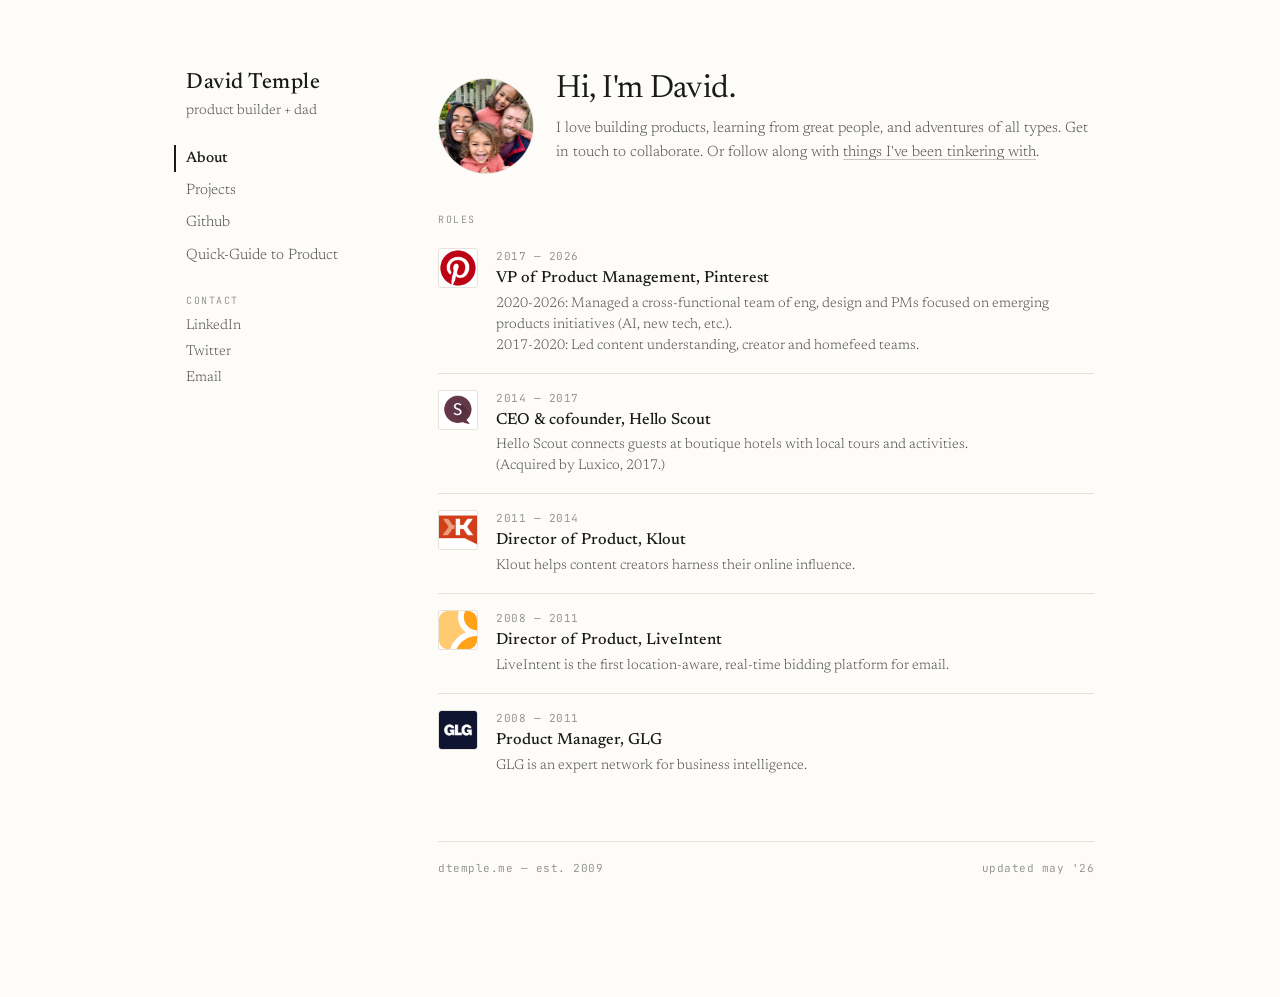
==== index.html @ 0fc51ccf "Daybreak" ====
<!doctype html>
<html lang="en">
<head>
<meta charset="utf-8" />
<meta name="viewport" content="width=device-width,initial-scale=1" />
<title>David Temple</title>
<link rel="preconnect" href="https://fonts.googleapis.com">
<link rel="preconnect" href="https://fonts.gstatic.com" crossorigin>
<link href="https://fonts.googleapis.com/css2?family=Newsreader:ital,opsz,wght@0,6..72,300;0,6..72,400;0,6..72,500;0,6..72,600;1,6..72,400&family=JetBrains+Mono:wght@400;500&display=swap" rel="stylesheet">
<script defer src="https://cdn.vercel-insights.com/v1/script.js"></script>
<style>
  :root{
    --ink:    #1a1a1a;
    --ink-2:  #4a4a4a;
    --ink-3:  #8a8a8a;
    --ink-4:  #c8c5bd;
    --paper:  #fdfcf9;
    --rule:   #e5e2d8;
    --soft:   #f4f2eb;
    --soft-2: #ece8d8;
    --hi:     #1a1a1a;
    --serif:  'Newsreader', Georgia, 'Times New Roman', serif;
    --mono:   'JetBrains Mono', ui-monospace, SFMono-Regular, Menlo, monospace;
  }
  *{box-sizing:border-box}
  html,body{margin:0;padding:0}
  body{
    background:var(--paper);color:var(--ink);
    font-family:var(--serif);font-weight:300;
    font-size:17px;line-height:1.55;
    -webkit-font-smoothing:antialiased;
    text-rendering:optimizeLegibility;
  }
  a{color:inherit}
  a.link{
    text-decoration:underline;text-decoration-color:var(--ink-4);
    text-decoration-thickness:1px;text-underline-offset:3px;
  }
  a.link:hover{text-decoration-color:var(--ink)}
  hr{border:0;border-top:1px solid var(--rule);margin:28px 0}

  .layout{
    max-width:980px;margin:0 auto;padding:72px 36px 120px;
    display:grid;grid-template-columns:180px 1fr;gap:72px;
  }

  /* ---------- sidebar ---------- */
  .side{position:sticky;top:72px;align-self:start}
  .brand{
    font-family:var(--serif);font-weight:500;font-size:22px;line-height:1.05;
    letter-spacing:0.5px;margin:0 0 20px;
  }
  .brand small{display:block;font-weight:300;font-size:13px;color:var(--ink-3);font-family:var(--mono);letter-spacing:0;text-transform:uppercase;margin-top:6px}
  .tagline{font-size:14px;color:var(--ink-2);margin:14px 0 22px}
  .nav{display:flex;flex-direction:column;gap:5px;margin-bottom:24px}
  .nav a{
    display:block;font-size:15px;color:var(--ink-2);text-decoration:none;
    padding:2px 0;border-left:2px solid transparent;padding-left:10px;margin-left:-12px;
    transition:color .12s, border-color .12s;
  }
  .nav a:hover{color:var(--ink)}
  .nav a.cur{color:var(--ink);border-left-color:var(--ink);font-weight:500}
  .side .group-label{
    font-family:var(--mono);font-size:10px;letter-spacing:1.5px;text-transform:uppercase;
    color:var(--ink-3);margin:18px 0 8px;
  }
  .side .contact{display:flex;flex-direction:column;gap:4px;font-size:14px;color:var(--ink-2)}
  .side .contact a{text-decoration:none;color:var(--ink-2)}
  .side .contact a:hover{color:var(--ink);text-decoration:underline;text-underline-offset:3px;text-decoration-thickness:1px}

  /* ---------- content ---------- */
  .content{min-width:0}
  .page{display:none}
  .page.active{display:block}

  /* about page */
  .intro{
    display:grid;grid-template-columns:96px 1fr;gap:22px;align-items:center;
    margin-bottom:8px;
  }
  .avatar{
    width:96px;height:96px;border-radius:50%;
    border:1px solid var(--rule);
    position:relative;overflow:hidden;
    background:#e3dfd1;
  }
  .avatar img{width:100%;height:100%;object-fit:cover;object-position:center 18%;display:block}
  .greeting{
    font-family:var(--serif);font-weight:400;font-size:32px;line-height:1.1;
    margin:0;letter-spacing:-0.3px;
  }
  .greeting em{font-style:italic;font-weight:400}
  .sub-greeting{font-size:14px;color:var(--ink-3);margin-top:4px;font-family:var(--mono)}

  .current{
    margin:32px 0 8px;padding:18px 22px;
    border:1px solid var(--rule);border-radius:3px;
    background:#fbf9f3;
    display:flex;align-items:flex-start;gap:14px;
  }
  .current .marker{
    flex-shrink:0;width:8px;height:8px;border-radius:50%;background:var(--ink);
    margin-top:9px;position:relative;
  }
  .current .marker::after{
    content:"";position:absolute;inset:-4px;border-radius:50%;
    border:1px solid var(--ink);opacity:.35;animation:pulse 2.4s ease-in-out infinite;
  }
  @keyframes pulse{0%,100%{transform:scale(1);opacity:.35}50%{transform:scale(1.6);opacity:0}}
  .current .text{font-size:15px;line-height:1.55;color:var(--ink-2)}
  .current .text strong{color:var(--ink);font-weight:500}

  .section-label{
    font-family:var(--mono);font-size:10px;letter-spacing:1.5px;text-transform:uppercase;
    color:var(--ink-3);margin:32px 0 14px;
  }

  .roles{display:flex;flex-direction:column}
  .role-row{
    display:grid;grid-template-columns:40px 1fr;gap:18px;align-items:flex-start;
    padding:16px 0;border-top:1px solid var(--rule);
  }
  .role-row:first-child{border-top:0;padding-top:6px}
  .logo{
    width:40px;height:40px;border:1px solid var(--rule);border-radius:3px;
    display:flex;align-items:center;justify-content:center;
    font-family:var(--serif);font-weight:500;font-size:15px;color:var(--ink);
    background:#fff;letter-spacing:-0.5px;overflow:hidden;flex-shrink:0;
  }
  .logo img{width:100%;height:100%;object-fit:cover;display:block;border-radius:2px}
  .role-meta{display:flex;flex-direction:column;gap:3px}
  .role-when{
    font-family:var(--mono);font-size:11px;letter-spacing:.5px;color:var(--ink-3);
    text-transform:uppercase;
  }
  .role-title{font-size:16px;font-weight:500;color:var(--ink);line-height:1.3}
  .role-title .co{font-weight:500}
  .role-desc{font-size:14px;color:var(--ink-2);line-height:1.5;margin-top:2px}

  .closing{
    margin-top:32px;font-size:15px;color:var(--ink-2);line-height:1.6;
    border-top:1px solid var(--rule);padding-top:22px;
  }
  .closing strong{color:var(--ink);font-weight:500}
  .intro .closing{margin-top:10px;border-top:0;padding-top:0;font-size:15px}

  /* projects page */
  .proj-head{
    display:flex;align-items:flex-end;justify-content:space-between;
    gap:18px;margin-bottom:6px;flex-wrap:wrap;
  }
  .proj-head h1{
    font-family:var(--serif);font-weight:400;font-size:36px;line-height:1;
    margin:0;letter-spacing:-0.5px;
  }
  .proj-head .sub{font-size:14px;color:var(--ink-3);margin-top:6px;max-width:42ch}
  .proj-filter{display:flex;align-items:center;gap:8px}
  .proj-filter label{font-family:var(--mono);font-size:10px;letter-spacing:1.5px;text-transform:uppercase;color:var(--ink-3)}
  .proj-filter select{
    -webkit-appearance:none;appearance:none;
    border:1px solid var(--rule);border-radius:3px;background:#fff;
    font-family:var(--mono);font-size:11px;letter-spacing:.5px;text-transform:uppercase;
    color:var(--ink-2);padding:4px 22px 4px 10px;
    background-image:
      linear-gradient(45deg,transparent 50%,var(--ink-2) 50%),
      linear-gradient(135deg,var(--ink-2) 50%,transparent 50%);
    background-position:calc(100% - 11px) 50%, calc(100% - 7px) 50%;
    background-size:4px 4px;background-repeat:no-repeat;
    cursor:pointer;
  }
  .proj-filter select:hover{border-color:var(--ink-3);color:var(--ink)}

  .proj-list{margin-top:28px;display:flex;flex-direction:column}
  .proj-item{
    display:block;padding:48px 0 8px;border-top:1px solid var(--rule);
  }
  .proj-item:first-child{border-top:0;padding-top:8px}
  .shot{
    border:1px solid var(--rule);border-radius:3px;
    background:var(--soft);overflow:hidden;position:relative;
  }
  .shot[data-cap]::after{
    content:attr(data-cap);
    position:absolute;right:10px;bottom:10px;
    font-family:var(--mono);font-size:9px;letter-spacing:.8px;text-transform:uppercase;
    color:var(--ink-3);background:rgba(253,252,249,.85);padding:2px 6px;border-radius:2px;
  }
  /* faux UI in screenshot placeholders */
  .shot.s1{background:
    linear-gradient(0deg,transparent 0 70%,#eae6d8 70% 71%,transparent 71%),
    linear-gradient(0deg,transparent 0 35%,#eae6d8 35% 36%,transparent 36%),
    radial-gradient(circle at 25% 50%, #d8d3c2 0 18px, transparent 19px),
    linear-gradient(180deg,#f7f4ec,#ece8d8)}
  .shot.s2{background:
    repeating-linear-gradient(90deg,#eae6d8 0 1px,transparent 1px 22%),
    repeating-linear-gradient(0deg,#eae6d8 0 1px,transparent 1px 28%),
    #f7f4ec}
  .shot.s3{background:
    radial-gradient(circle at 70% 30%,#d8d3c2 0 38px,transparent 40px),
    linear-gradient(0deg,transparent 0 55%,#eae6d8 55% 56%,transparent 56%),
    linear-gradient(0deg,transparent 0 30%,#eae6d8 30% 31%,transparent 31%),
    linear-gradient(180deg,#fbf8f0,#efece0)}
  .shot.s4{background:
    repeating-linear-gradient(135deg,#ece8d8 0 8px,#f6f3ea 8px 16px)}
  .shot.s5{background:
    linear-gradient(180deg,#f4f1e6 0 18px,transparent 18px),
    linear-gradient(0deg,transparent 0 65%,#e6e2d2 65% 66%,transparent 66%),
    linear-gradient(0deg,transparent 0 40%,#e6e2d2 40% 41%,transparent 41%),
    #faf7ee}
  .shot.s6{background:
    radial-gradient(circle at 30% 70%,#d4cfbe 0 24px,transparent 26px),
    radial-gradient(circle at 65% 35%,#d4cfbe 0 18px,transparent 20px),
    linear-gradient(180deg,#f6f3ea,#ece8d8)}
  .shot.landing{background:
    linear-gradient(180deg,#f7f4ec 0 32px,transparent 32px),
    linear-gradient(0deg,transparent 0 72%,var(--soft-2) 72% 73%,transparent 73%),
    linear-gradient(0deg,transparent 0 40%,var(--soft-2) 40% 41%,transparent 41%),
    radial-gradient(circle at 50% 56%, #d8d3c2 0 30px, transparent 32px),
    linear-gradient(180deg,#fbf8f0,#ece8d8)}
  .shot.wizard{background:
    linear-gradient(180deg,#f7f4ec 0 24px,transparent 24px),
    linear-gradient(0deg,transparent 0 56%,var(--soft-2) 56% 57%,transparent 57%),
    repeating-linear-gradient(0deg,transparent 0 18px,var(--soft-2) 18px 19px),
    #fbf8f0}
  .shot.workspace{background:
    linear-gradient(90deg,#ece8d8 0 28%,transparent 28%),
    linear-gradient(0deg,transparent 0 22%,var(--soft-2) 22% 23%,transparent 23%),
    repeating-linear-gradient(0deg,transparent 0 26px,#eae6d8 26px 27px),
    #faf7ee}
  .shot.workbench{background:
    radial-gradient(circle at 16% 28%, #d8d3c2 0 16px, transparent 18px),
    radial-gradient(circle at 16% 58%, #d8d3c2 0 16px, transparent 18px),
    radial-gradient(circle at 16% 88%, #d8d3c2 0 16px, transparent 18px),
    linear-gradient(90deg,transparent 0 26%,var(--soft-2) 26% 26.5%,transparent 26.5%),
    #f7f4ec}
  .shot.notebook{background:
    repeating-linear-gradient(0deg,transparent 0 22px,#e5e1d2 22px 23px),
    linear-gradient(90deg,#ece8d8 0 12%,transparent 12%),
    #faf7ee}
  .shot.sketch{background:
    repeating-linear-gradient(135deg,#ece8d8 0 10px,#f6f3ea 10px 20px)}

  .proj-body{display:flex;flex-direction:column;min-width:0}
  .proj-meta{
    display:flex;align-items:baseline;gap:14px;flex-wrap:wrap;
    font-family:var(--mono);font-size:11px;letter-spacing:.5px;color:var(--ink-3);
    text-transform:uppercase;
  }
  .proj-title{
    font-family:var(--serif);font-weight:500;font-size:26px;line-height:1.15;
    margin:6px 0 12px;letter-spacing:-0.3px;
  }
  .proj-desc{font-size:15px;color:var(--ink-2);line-height:1.55;margin:0}
  .proj-overview{font-size:17px;color:var(--ink-2);line-height:1.5;margin:0;max-width:62ch}

  /* carousel */
  .carousel{position:relative;margin:24px 0 0}
  .carousel .viewport{
    position:relative;aspect-ratio:16/9;border-radius:3px;overflow:hidden;
    border:1px solid var(--rule);background:var(--soft);
  }
  .carousel .slide{
    position:absolute;inset:0;opacity:0;transition:opacity .35s ease;pointer-events:none;
  }
  .carousel .slide.active{opacity:1;pointer-events:auto}
  .carousel .slide .shot{border:0;border-radius:0;width:100%;height:100%}
  .carousel .counter{
    position:absolute;left:10px;top:10px;
    font-family:var(--mono);font-size:10px;letter-spacing:.8px;text-transform:uppercase;
    color:var(--ink-2);background:rgba(253,252,249,.92);
    padding:3px 8px;border-radius:12px;border:1px solid var(--rule);
  }
  .carousel .controls{
    position:absolute;inset:auto 10px 10px 10px;
    display:flex;align-items:center;gap:10px;justify-content:flex-end;
  }
  .carousel .dots{
    display:flex;gap:6px;margin-right:auto;
    background:rgba(253,252,249,.92);padding:5px 8px;border-radius:14px;border:1px solid var(--rule);
  }
  .carousel .dots button{
    width:7px;height:7px;border-radius:50%;border:0;padding:0;background:var(--ink-4);
    cursor:pointer;transition:background .15s;
  }
  .carousel .dots button[aria-current="true"]{background:var(--ink)}
  .carousel .nav-btns{display:flex;gap:6px}
  .carousel .nav-btns button{
    width:28px;height:28px;border-radius:50%;border:1px solid var(--rule);
    background:rgba(253,252,249,.95);cursor:pointer;color:var(--ink-2);
    font-family:var(--mono);font-size:13px;line-height:1;
    display:flex;align-items:center;justify-content:center;
    transition:color .12s, border-color .12s;
  }
  .carousel .nav-btns button:hover{color:var(--ink);border-color:var(--ink-3)}
  .carousel.solo .controls{display:none}
  .carousel.solo .counter{display:none}

  /* two-col detail (built + learnings) */
  .proj-detail{
    display:grid;grid-template-columns:1.1fr 1fr;gap:36px;
    padding-top:24px;margin-top:22px;border-top:1px solid var(--rule);
  }
  .proj-detail .colhead{
    font-family:var(--mono);font-size:10px;letter-spacing:1.5px;text-transform:uppercase;
    color:var(--ink-3);margin:0 0 10px;
  }
  .proj-detail ul.built{
    list-style:none;padding:0;margin:0;display:flex;flex-direction:column;gap:7px;
  }
  .proj-detail ul.built li{
    display:grid;grid-template-columns:18px 1fr;gap:8px;align-items:flex-start;
    font-size:15px;color:var(--ink-2);line-height:1.45;
  }
  .proj-detail ul.built li::before{
    content:"";display:block;width:6px;height:6px;border-radius:50%;background:var(--ink);
    margin-top:8px;margin-left:5px;
  }
  .proj-detail ol.learnings{
    list-style:none;padding:0;margin:0;counter-reset:l;display:flex;flex-direction:column;gap:16px;
  }
  .proj-detail ol.learnings li{
    counter-increment:l;display:grid;grid-template-columns:30px 1fr;gap:10px;
    font-size:15px;color:var(--ink-2);line-height:1.5;
  }
  .proj-detail ol.learnings li::before{
    content:counter(l,decimal-leading-zero);
    font-family:var(--mono);font-size:11px;color:var(--ink-3);
    border:1px solid var(--rule);border-radius:2px;text-align:center;
    padding:2px 0;height:22px;background:#fff;
  }
  .pill{
    display:inline-flex;align-items:center;gap:6px;
    font-family:var(--mono);font-size:10px;letter-spacing:1px;text-transform:uppercase;
    border:1px solid var(--ink);color:var(--ink);background:transparent;
    padding:2px 9px;border-radius:20px;line-height:1.4;
  }
  .pill::before{
    content:"";width:6px;height:6px;border-radius:50%;background:var(--ink);
  }
  .pill.investigate{color:var(--ink-3);border-color:var(--ink-4)}
  .pill.investigate::before{background:transparent;border:1px solid var(--ink-3)}
  .pill.prototype::before{background:var(--ink);opacity:.4}
  .pill.experiment::before{background:var(--ink);opacity:.7}
  .pill.launched::before{background:var(--ink)}

  /* wip page */
  .wip-page{display:flex;flex-direction:column;align-items:flex-start;padding-top:48px;gap:12px}
  .wip-icon{margin-bottom:8px;opacity:.7}
  .wip-heading{font-family:var(--serif);font-weight:400;font-size:36px;line-height:1;margin:0;letter-spacing:-0.5px}
  .wip-body{font-size:16px;color:var(--ink-2);margin:0}

  /* footer */
  .foot{
    margin-top:48px;padding-top:18px;border-top:1px solid var(--rule);
    font-family:var(--mono);font-size:11px;letter-spacing:.5px;color:var(--ink-3);
    display:flex;justify-content:space-between;flex-wrap:wrap;gap:12px;
  }

  /* responsive */
  @media (max-width: 760px){
    .layout{grid-template-columns:1fr;gap:36px;padding:40px 24px 80px}
    .side{position:static}
    .nav{flex-direction:row;flex-wrap:wrap;gap:14px}
    .nav a{padding-left:0;margin-left:0;border:0}
    .nav a.cur{border:0;text-decoration:underline;text-underline-offset:4px;text-decoration-thickness:2px}
    .proj-item{padding:36px 0 8px}
    .proj-detail{grid-template-columns:1fr;gap:28px}
    .intro{grid-template-columns:72px 1fr;gap:16px}
    .avatar{width:72px;height:72px}
    .greeting{font-size:26px}
  }

  /* tweak-driven variants */
  body.avatar-square .avatar{border-radius:6px}
  body.avatar-portrait .avatar{border-radius:6px;aspect-ratio:3/4;width:96px;height:auto}
  body.logos-filled .logo{background:var(--ink);color:var(--paper)}
  body.no-current .current{display:none}
  body.density-compact .role-row{padding:10px 0}
  body.density-compact .proj-item{padding:16px 0}
</style>
</head>
<body class="no-current">

<div class="layout">

  <!-- ============ SIDEBAR ============ -->
  <aside class="side">
    <h2 class="brand" style="margin: 0px 0px 6px">David Temple</h2>
    <div class="tagline" style="margin: 6px 0px 22px">product builder + dad</div>

    <nav class="nav" id="primary-nav">
      <a href="#about" data-route="about" class="cur">About</a>
      <a href="#projects" data-route="projects">Projects</a>
      <a href="https://github.com/dtemple" tabindex="-1">Github</a>
      <a href="https://docs.google.com/document/d/1_KHnRj4mjGBAbWYQtQ60Akv7Sm_zeATYgDxjrpMiKtE/edit?tab=t.0" tabindex="-1">Quick-Guide to Product</a>
    </nav>

    <div class="group-label">Contact</div>
    <div class="contact">
      <a href="https://www.linkedin.com/in/dtemple/">LinkedIn</a>
      <a href="http://x.com/dtemple">Twitter</a>
      <a href="mailto:dtemple@gmail.com">Email</a>
    </div>
  </aside>

  <!-- ============ CONTENT ============ -->
  <main class="content">

    <!-- ====== ABOUT ====== -->
    <section class="page active" data-route="about" data-screen-label="About">
      <div class="intro">
        <div class="avatar"><img src="assets/family.jpeg" alt="David Temple and family" /></div>
        <div>
          <h1 class="greeting">Hi, I'm David.</h1>
          <p class="closing">
            I love building products, learning from great people, and adventures of all
            types. Get in touch to collaborate. Or follow along with <a href="#projects" class="link" data-route-link>things I've been tinkering with</a>.
          </p>
        </div>
      </div>

      <!-- "currently exploring" line, per comment -->
      <div class="current">
        <div class="marker" aria-hidden="true"></div>
        <div class="text">
          <strong>Currently exploring.</strong> In between roles, I'm building little
          things with AI &mdash; for fun, and to learn what's now possible.
          See what I'm working on in <a href="#projects" class="link" data-route-link>Projects</a>.
        </div>
      </div>

      <div class="section-label">Roles</div>

      <div class="roles">
        <div class="role-row">
          <div class="logo"><img src="assets/logos/Pinterest.png" alt="Pinterest" /></div>
          <div class="role-meta">
            <div class="role-when">2017 — 2026</div>
            <div class="role-title">VP of Product Management, <span class="co">Pinterest</span></div>
            <div class="role-desc">2020-2026: Managed a cross-functional team of eng, design and PMs focused on emerging products initiatives (AI, new tech, etc.).<br>2017-2020: Led content understanding, creator and homefeed teams.</div>
          </div>
        </div>

        <div class="role-row">
          <div class="logo"><img src="assets/logos/scout.png" alt="Hello Scout" /></div>
          <div class="role-meta">
            <div class="role-when">2014 — 2017</div>
            <div class="role-title">CEO &amp; cofounder, <span class="co">Hello Scout</span></div>
            <div class="role-desc">Hello Scout connects guests at boutique hotels with local tours and activities.<br>(Acquired by Luxico, 2017.)</div>
          </div>
        </div>

        <div class="role-row">
          <div class="logo"><img src="assets/logos/klout.png" alt="Klout" /></div>
          <div class="role-meta">
            <div class="role-when">2011 — 2014</div>
            <div class="role-title">Director of Product, <span class="co">Klout</span></div>
            <div class="role-desc">Klout helps content creators harness their online influence.</div>
          </div>
        </div>

        <div class="role-row">
          <div class="logo"><img src="assets/logos/liveintent.svg" alt="LiveIntent" /></div>
          <div class="role-meta">
            <div class="role-when">2008 — 2011</div>
            <div class="role-title">Director of Product, <span class="co">LiveIntent</span></div>
            <div class="role-desc">LiveIntent is the first location-aware, real-time bidding platform for email.</div>
          </div>
        </div>

        <div class="role-row">
          <div class="logo"><img src="assets/logos/glg.png" alt="GLG" /></div>
          <div class="role-meta">
            <div class="role-when">2008 — 2011</div>
            <div class="role-title">Product Manager, <span class="co">GLG</span></div>
            <div class="role-desc">GLG is an expert network for business intelligence.</div>
          </div>
        </div>

      </div>

      <div class="foot">
        <span>dtemple.me — est. 2009</span>
        <span>updated may '26</span>
      </div>
    </section>

    <!-- ====== PROJECTS WIP ====== -->
    <section class="page" data-route="projects-wip" data-screen-label="Projects">
      <div class="wip-page">
        <div class="wip-icon">
          <svg width="96" height="72" viewBox="0 0 96 72" fill="none" xmlns="http://www.w3.org/2000/svg" aria-hidden="true">
            <!-- tracks -->
            <rect x="4" y="54" width="64" height="10" rx="2" fill="var(--rule)" stroke="var(--ink-3)" stroke-width="1.5"/>
            <rect x="8" y="56" width="8" height="6" rx="1" fill="var(--ink-4)"/>
            <rect x="20" y="56" width="8" height="6" rx="1" fill="var(--ink-4)"/>
            <rect x="32" y="56" width="8" height="6" rx="1" fill="var(--ink-4)"/>
            <rect x="44" y="56" width="8" height="6" rx="1" fill="var(--ink-4)"/>
            <!-- cab -->
            <rect x="10" y="36" width="34" height="20" rx="2" fill="var(--paper)" stroke="var(--ink-3)" stroke-width="1.5"/>
            <!-- cab window -->
            <rect x="16" y="40" width="14" height="10" rx="1" fill="var(--rule)" stroke="var(--ink-4)" stroke-width="1"/>
            <!-- engine block -->
            <rect x="44" y="44" width="18" height="12" rx="2" fill="var(--rule)" stroke="var(--ink-3)" stroke-width="1.5"/>
            <!-- boom arm -->
            <line x1="34" y1="38" x2="70" y2="18" stroke="var(--ink-3)" stroke-width="3" stroke-linecap="round"/>
            <!-- stick -->
            <line x1="70" y1="18" x2="80" y2="36" stroke="var(--ink-3)" stroke-width="2.5" stroke-linecap="round"/>
            <!-- bucket -->
            <path d="M76 36 L84 36 L88 48 L72 48 Z" fill="var(--paper)" stroke="var(--ink-3)" stroke-width="1.5" stroke-linejoin="round"/>
            <!-- dirt pile -->
            <ellipse cx="80" cy="65" rx="14" ry="5" fill="var(--rule)"/>
            <path d="M68 65 Q74 55 80 58 Q86 55 92 65" fill="var(--rule)" stroke="var(--ink-4)" stroke-width="1"/>
          </svg>
        </div>
        <h1 class="wip-heading">Under construction.</h1>
        <p class="wip-body">Projects are on their way — check back soon.</p>
        <a href="#about" class="link" data-route-link>← Back to about</a>
      </div>
    </section>

    <!-- ====== PROJECTS (draft — not yet live) ====== -->
    <section class="page" data-route="projects" data-screen-label="Projects">
      <div class="proj-head">
        <div>
          <h1>Projects.</h1>
          <div class="sub">Things I'm tinkering with.</div>
        </div>
        <div class="proj-filter">
          <label for="stage">Stage</label>
          <select id="stage">
            <option value="all">All</option>
            <option value="investigate">Investigate</option>
            <option value="prototype">Prototype</option>
            <option value="experiment">Market experiment</option>
            <option value="launched">Launched</option>
            <option value="archived">Archived</option>
          </select>
        </div>
      </div>

      <div class="proj-list" id="projList">

        <article class="proj-item" data-stage="prototype">
          <div class="proj-meta">
            <span class="date">May, 2026</span>
            <span class="pill prototype">prototype</span>
          </div>
          <h3 class="proj-title"><a href="https://daybreak.run" target="_blank">Daybreak &mdash; a personal training coach in Telegram</a></h3>
          <p class="proj-overview">
            A training coach I originally built for myself and am slowly opening up. Daybreak uses an athlete's Strava data, injury history, and training goals to deliver personalized daily training advice grounded in real-world training plans and principles. Onboarding, daily check-ins, plan adjustments for flare-ups and tweaks, and calendar integration all happen entirely in Telegram; a minimalist Next.js app handles allowlist signup, Strava OAuth, and a read-only plan view.
          </p>

          <div class="carousel solo" data-carousel>
            <div class="viewport">
              <div class="slide active"><div class="shot"><img src="assets/screenshots/daybreak.png" alt="Daybreak training coach" style="width:100%;height:100%;object-fit:cover;object-position:top;display:block;"></div></div>
            </div>
          </div>

          <div class="proj-detail">
            <div>
              <div class="colhead">What's built</div>
              <ul class="built">
                <li><span><strong>Onboarding and identity.</strong> /signup allowlist gate with one-time link_tokens and a QR deeplink; full Telegram onboarding state machine (steps 0&ndash;5 plus plan handoff).</span></li>
                <li><span><strong>Daily check-in loop.</strong> /checkin wellness battery (readiness, soreness, note) feeds a single-call Claude coaching response; wellness_log.md, checkin_log.md, and agent_runs persisted, with a Sentry fallback.</span></li>
                <li><span><strong>Strava and infra.</strong> OAuth wired end-to-end via /connect_strava, encrypted token storage, and a health-check ping.</span></li>
              </ul>
            </div>
            <div>
              <div class="colhead">Takeaways so far</div>
              <ol class="learnings">
                <li>For just myself, I could manage all of this with .md context files. Introducing a full database added a lot of scope.</li>
                <li>Telegram integration has been easy. Strava is a pain in the ass.</li>
                <li>Spent a bunch of time fussing with env variables on Vercel.</li>
              </ol>
            </div>
          </div>
        </article>

        <article class="proj-item" data-stage="launched">
          <div class="proj-meta">
            <span class="date">May, 2026</span>
            <span class="pill launched">launched</span>
          </div>
          <h3 class="proj-title"><a href="https://ravi-os.com" target="_blank">RaviOS</a></h3>
          <p class="proj-overview">
            A cinematic terminal-style web portal built for my 12-year-old nephew at the start of a short AI coding course I'm running with him. The site greets him as Agent RMP, hands him classified missions, and rewards curiosity with a chain of hidden commands — designed to reframe coding from "learning" into "being recruited."
          </p>

          <div class="carousel solo" data-carousel>
            <div class="viewport">
              <div class="slide active"><div class="shot"><img src="assets/screenshots/ravi-os.png" alt="RaviOS terminal portal" style="width:100%;height:100%;object-fit:cover;object-position:top;display:block;"></div></div>
            </div>
          </div>

          <div class="proj-detail">
            <div>
              <div class="colhead">What was built</div>
              <ul class="built">
                <li><span><strong>Terminal shell.</strong> Animated boot sequence, typewriter text, command history, and a dispatcher handling a dozen-plus commands, from "help" and "mission" to "summon dragon" and "hack the mainframe."</span></li>
                <li><span><strong>Mission briefings.</strong> Three eyes-only dossiers for Agent RMP: getting set up on GitHub/Vercel/v0, building a homepage, and a TBD interactive project.</span></li>
                <li><span><strong>Discovery system.</strong> "hint" returns one of six riddle-couplets, each pointing to a hidden command. Discovered easter eggs drop from the pool so the hints don't get stale.</span></li>
              </ul>
            </div>
            <div>
              <div class="colhead">Takeaways</div>
              <ol class="learnings">
                <li>This was a blast to build, especially all the easter eggs and secret commands.</li>
              </ol>
            </div>
          </div>
        </article>


                <!-- market experiment — with carousel + built + learnings -->
        <article class="proj-item" data-stage="experiment">
          <div class="proj-meta">
            <span class="date">May, 2026</span>
            <span class="pill experiment">Launched</span>
          </div>
          <h3 class="proj-title">Claude Connector &mdash; A self-updating personal knowledge base</h3>
          <p class="proj-overview">
            An MCP-based personal knowledge base, inspired by <a href="https://gist.github.com/karpathy/442a6bf555914893e9891c11519de94f" target="_blank">Karpathy's LLM Wiki post</a> and the <a href="https://aidbagentos.ai/home" target="_blank">AI DB agent OS</a>. It runs silently in the background of every Claude or ChatGPT session. It extracts key ideas automatically, building a growing artifact that feeds context into new projects. Obsidian is the interface.
          </p>

          <div class="carousel solo" data-carousel>
            <div class="viewport">
              <div class="slide active"><div class="shot"><img src="assets/screenshots/dtOS.png" alt="Claude Connector personal knowledge base" style="width:100%;height:100%;object-fit:cover;object-position:top;display:block;"></div></div>
            </div>
          </div>

          <div class="proj-detail">
            <div>
              <div class="colhead">What's built</div>
              <ul class="built">
                <li><span><b>Remote MCP server on Cloudflare Workers</b> — a stateless JSON-RPC server that exposes the wiki to any MCP-capable client (Claude iOS app, claude.ai, etc.), authenticated via a bearer token.</span></li>
                <li><span><b>GitHub App integration</b> — reads and writes wiki pages directly to a GitHub repo via the GitHub Apps API, with no local clone needed.</span></li>
                <li><span><b>Full CRUD tool suite</b> — read and write tools covering page creation, retrieval, search, logging, and raw sources, with index.md and log.md maintained as side effects.</span></li>
                <li><span><b>Schema enforcement</b> — frontmatter validation and slug rules returned as MCP instructions on initialize, so every session picks up wiki conventions automatically.</span></li>
              </ul>
            </div>
            <div>
              <div class="colhead">Takeaways so far</div>
              <ol class="learnings">
                <li>Most useful when scoped to something that is changing regularly but not too broad. I'm using it to collect new ideas and expand on them. I can send it context and it fleshes them out.</li>
                <li>Great for bootstrapping claude.md for new projects.</li>
                <li>Potential next steps: productize it in a way where others could use it to do something similar.</li>
              </ol>
            </div>
          </div>
        </article>

                <!-- market experiment — with carousel + built + learnings -->
        <article class="proj-item" data-stage="experiment">
          <div class="proj-meta">
            <span class="date">March, 2026</span>
            <span class="pill experiment">Archived</span>
          </div>
          <h3 class="proj-title">RebateGuard &mdash; the easiest way to claim heat pump rebates</h3>
          <p class="proj-overview">
            Claiming my own heat pump rebate was a mess, so I built a tool to simplify it. RebateGuard identifies which rebates apply to a homeowner and walks them through claiming, handling the paperwork along the way.
          </p>

          <div class="carousel" data-carousel>
            <div class="viewport">
              <span class="counter"><span data-cur>1</span> / <span data-total>4</span></span>
              <div class="slide active"><div class="shot"><img src="assets/screenshots/rebateguard-landing.png" alt="RebateGuard landing page" style="width:100%;height:100%;object-fit:cover;object-position:top;display:block;"></div></div>
              <div class="slide"><div class="shot"><img src="assets/screenshots/rebateguard-wizard.png" alt="intake wizard" style="width:100%;height:100%;object-fit:cover;object-position:top;display:block;"></div></div>
              <div class="slide"><div class="shot"><img src="assets/screenshots/rebateguard-results.png" alt="incentive results" style="width:100%;height:100%;object-fit:cover;object-position:top;display:block;"></div></div>
              <div class="slide"><div class="shot"><img src="assets/screenshots/rebateguard-pricing.png" alt="pricing" style="width:100%;height:100%;object-fit:cover;object-position:top;display:block;"></div></div>
              <div class="controls">
                <div class="dots" data-dots></div>
                <div class="nav-btns">
                  <button data-prev aria-label="previous">‹</button>
                  <button data-next aria-label="next">›</button>
                </div>
              </div>
            </div>
          </div>

          <div class="proj-detail">
            <div>
              <div class="colhead">What got built</div>
              <ul class="built">
                <li>Landing page with ZIP-based utility lookup</li>
                <li>Intake wizard (location, heating type, timeline, income, etc.)</li>
                <li>Incentive discovery via Rewiring America API</li>
                <li>Program rules registry with 4 curated state programs (MA, NY, CA, ME)</li>
                <li>Crawler infrastructure with deterministic parsing</li>
                <li>Registry validator (CLI + web UI) with LLM-powered source checking</li>
                <li>Filing guide generator and workbench</li>
                <li>Workspace with plan, documents, timeline, and messages pages</li>
                <li>Risk engine, recommendation scoring, execution step sequencing</li>
              </ul>
            </div>
            <div>
              <div class="colhead">Takeaways</div>
              <ol class="learnings">
                <li>Good learning project since it had a large and complex data/crawling component.</li>
                <li>Ultimately I built way too much product for the scope of the user problem.</li>
                <li>The combo of deterministic rules with LLM-powered source checking and user-facing descriptions proved powerful; this is likely a model I'll use again.</li>
                <li>Ugh, that purple</li>
              </ol>
            </div>
          </div>
        </article>


        <!-- prototype — with learnings, 2 screenshots -->
        <article class="proj-item" data-stage="prototype">
          <div class="proj-meta">
            <span class="date">April, 2026</span>
            <span class="pill prototype">prototype</span>
          </div>
          <h3 class="proj-title">Opportunity assessment agent debate</h3>
          <p class="proj-overview">
            Opportunity Agents uses Claude Code multi-agent teams to run structured debates evaluating software business opportunities for solo founders.
          </p>

          <div class="carousel solo" data-carousel>
            <div class="viewport">
              <div class="slide active"><div class="shot"><img src="assets/screenshots/opportunity-agents.png" alt="Solo Founder Opportunity Analysis output" style="width:100%;height:100%;object-fit:cover;object-position:top;display:block;"></div></div>
            </div>
          </div>

          <div class="proj-detail">
            <div>
              <div class="colhead">What was built</div>
              <ul class="built">
                <li>A multi-agent debate system with four specialized roles: Research Specialist, MBA Strategist, User Research Specialist, CEO/Synthesizer</li>
                <li>A structured rubric scoring opportunities across five dimensions: market size, solo buildability, acquisition simplicity, defensibility, and willingness to pay</li>
                <li>An output pipeline: each agent writes to its own file; the CEO synthesizes a final ranked assessment</li>
              </ul>
            </div>
            <div>
              <div class="colhead">Takeaways</div>
              <ol class="learnings">
                <li>Interesting output, but would take some work to make genuinely useful.</li>
                <li>Writing the prompts for the debating agents was the most interesting part.</li>
                <li>The multi-agent teams part would be reusable in other contexts.</li>
              </ol>
            </div>
          </div>
        </article>


                <!-- prototype — with learnings, 2 screenshots -->
        <article class="proj-item" data-stage="prototype">
          <div class="proj-meta">
            <span class="date">April, 2026</span>
            <span class="pill prototype">prototype</span>
          </div>
          <h3 class="proj-title">Mill Valley Permits app</h3>
          <p class="proj-overview">
            A native iOS app that guides Mill Valley homeowners through the permit process for home improvement projects: AI-powered intake chat, fee estimation, and document generation.
          </p>

          <div class="carousel" data-carousel>
            <div class="viewport">
              <span class="counter"><span data-cur>1</span> / <span data-total>3</span></span>
              <div class="slide active"><div class="shot"><img src="assets/screenshots/permitpro-splash.png" alt="PermitPro splash screen" style="width:100%;height:100%;object-fit:cover;object-position:top;display:block;"></div></div>
              <div class="slide"><div class="shot"><img src="assets/screenshots/permitpro-intake-dark.png" alt="PermitPro intake chat" style="width:100%;height:100%;object-fit:cover;object-position:top;display:block;"></div></div>
              <div class="slide"><div class="shot"><img src="assets/screenshots/permitpro-selection.png" alt="PermitPro project selection" style="width:100%;height:100%;object-fit:cover;object-position:top;display:block;"></div></div>
            </div>
            <div class="controls">
              <div class="dots" data-dots></div>
              <div class="nav-btns">
                <button data-prev aria-label="previous">‹</button>
                <button data-next aria-label="next">›</button>
              </div>
            </div>
          </div>

          <div class="proj-detail">
            <div>
              <div class="colhead">What was built</div>
              <ul class="built">
                <li>AI-driven intake chat — asks project-specific questions and collects the data needed to fill out permit forms.</li>
                <li>Fee estimator — calculates permit costs based on project facts and surfaces a price estimate before the user commits.</li>
                <li>Permit packet generation — pre-filled form fields and a PDF preview, ready to submit to the city.</li>
              </ul>
            </div>
            <div>
              <div class="colhead">Takeaways</div>
              <ol class="learnings">
                <li>Fun to implement a chat UX in a native iOS setting.</li>
                <li>Built some real parcel/jurisdiction logic, which gave me good visibility into the complexity of government forms</li>
                <li>Lots of legal liability stuff, which makes this not worth pursuing.</li>
              </ol>
            </div>
          </div>
        </article>

        <!--
        [placeholder — prototype, no learnings]
        <article class="proj-item" data-stage="prototype">
          <div class="proj-meta">
            <span class="date">Mar 30, 2026</span>
            <span class="pill prototype">prototype</span>
          </div>
          <h3 class="proj-title">Project Title Three</h3>
          <p class="proj-overview">
            A second prototype, exploring a different angle on the same problem. Building still
            in flight — learnings haven't crystallized yet.
          </p>

          <div class="carousel" data-carousel>
            <div class="viewport">
              <span class="counter"><span data-cur>1</span> / <span data-total>2</span></span>
              <div class="slide active"><div class="shot s1" data-cap="home"></div></div>
              <div class="slide"><div class="shot s2" data-cap="settings"></div></div>
              <div class="controls">
                <div class="dots" data-dots></div>
                <div class="nav-btns">
                  <button data-prev aria-label="previous">‹</button>
                  <button data-next aria-label="next">›</button>
                </div>
              </div>
            </div>
          </div>
        </article>
        -->

        <!--
        [placeholder — investigate, 1 screenshot]
        <article class="proj-item" data-stage="investigate">
          <div class="proj-meta">
            <span class="date">Mar 12, 2026</span>
            <span class="pill investigate">investigate</span>
          </div>
          <h3 class="proj-title">Project Title Four</h3>
          <p class="proj-overview">
            A pitch I'm thinking through. Probably won't ship &mdash; but useful to write down
            and share early to see if anyone else perks up at the idea.
          </p>

          <div class="carousel solo" data-carousel>
            <div class="viewport">
              <span class="counter"><span data-cur>1</span> / <span data-total>1</span></span>
              <div class="slide active"><div class="shot notebook" data-cap="capture screen"></div></div>
              <div class="controls">
                <div class="dots" data-dots></div>
                <div class="nav-btns">
                  <button data-prev aria-label="previous">‹</button>
                  <button data-next aria-label="next">›</button>
                </div>
              </div>
            </div>
          </div>
        </article>
        -->

        <!--
        [placeholder — investigate, sketch only]
        <article class="proj-item" data-stage="investigate">
          <div class="proj-meta">
            <span class="date">Feb 24, 2026</span>
            <span class="pill investigate">investigate</span>
          </div>
          <h3 class="proj-title">Project Title Five</h3>
          <p class="proj-overview">
            Earliest stage &mdash; a one-paragraph note about why this might be worth
            pursuing, and what would have to be true.
          </p>

          <div class="carousel solo" data-carousel>
            <div class="viewport">
              <div class="slide active"><div class="shot sketch" data-cap="early sketch"></div></div>
            </div>
          </div>
        </article>
        -->

      </div>

      <div class="foot">
        <span id="projCount">6 projects</span>
        <span>rss · subscribe</span>
      </div>
    </section>

  </main>

</div>

<script>
  // ---------- routing ----------
  function setRoute(route){
    if (!route) route = 'about';
    document.querySelectorAll('.page').forEach(p => {
      p.classList.toggle('active', p.dataset.route === route);
    });
    document.querySelectorAll('#primary-nav a[data-route]').forEach(a => {
      a.classList.toggle('cur', a.dataset.route === route);
    });
    window.scrollTo({top:0, behavior:'instant'});
  }
  function routeFromHash(){
    const h = (location.hash || '#about').replace(/^#/,'');
    setRoute(h);
  }
  window.addEventListener('hashchange', routeFromHash);
  document.addEventListener('click', e => {
    const a = e.target.closest('a[data-route], a[data-route-link]');
    if (!a) return;
    const route = a.dataset.route || (a.getAttribute('href') || '').replace(/^#/,'');
    if (!route) return;
    e.preventDefault();
    location.hash = '#' + route;
  });
  routeFromHash();

  // ---------- filter ----------
  const stage = document.getElementById('stage');
  const list = document.getElementById('projList');
  const count = document.getElementById('projCount');
  stage.addEventListener('change', () => {
    const v = stage.value;
    let shown = 0;
    list.querySelectorAll('.proj-item').forEach(it => {
      const ok = v === 'all' || it.dataset.stage === v;
      it.style.display = ok ? '' : 'none';
      if (ok) shown++;
    });
    count.textContent = shown + (shown === 1 ? ' project' : ' projects');
  });

  // ---------- carousels ----------
  document.querySelectorAll('[data-carousel]').forEach(c => {
    const slides = [...c.querySelectorAll('.slide')];
    if (slides.length <= 1){
      c.classList.add('solo');
      return;
    }
    const dotsHost = c.querySelector('[data-dots]');
    const cur = c.querySelector('[data-cur]');
    const total = c.querySelector('[data-total]');
    let i = 0;

    slides.forEach((_, idx) => {
      const b = document.createElement('button');
      b.type = 'button';
      b.setAttribute('aria-label', 'go to slide ' + (idx + 1));
      b.addEventListener('click', () => go(idx));
      dotsHost.appendChild(b);
    });
    if (total) total.textContent = slides.length;

    function go(n){
      i = (n + slides.length) % slides.length;
      slides.forEach((s, idx) => s.classList.toggle('active', idx === i));
      [...dotsHost.children].forEach((d, idx) => d.setAttribute('aria-current', idx === i));
      if (cur) cur.textContent = i + 1;
    }
    c.querySelector('[data-prev]').addEventListener('click', () => go(i - 1));
    c.querySelector('[data-next]').addEventListener('click', () => go(i + 1));
    go(0);
  });
</script>

</body>
</html>
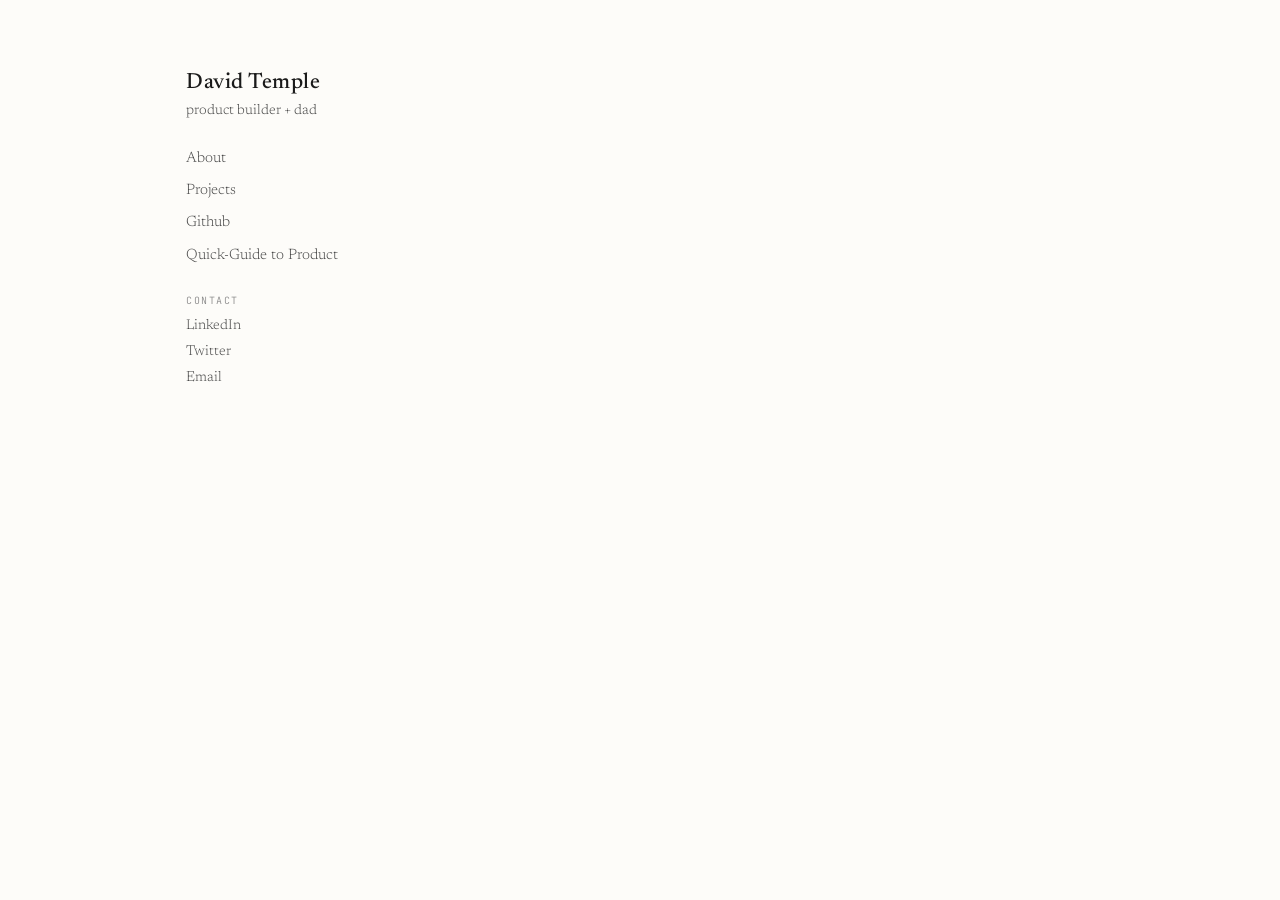
==== commit f3893d2f: "Update navigation links and enhance routing logic; add Vercel rewrites configuration" ====
--- a/index.html
+++ b/index.html
@@ -389,8 +389,8 @@
     <div class="tagline" style="margin: 6px 0px 22px">product builder + dad</div>
 
     <nav class="nav" id="primary-nav">
-      <a href="#about" data-route="about" class="cur">About</a>
-      <a href="#projects" data-route="projects">Projects</a>
+      <a href="/" data-route="about" class="cur">About</a>
+      <a href="/projects" data-route="projects">Projects</a>
       <a href="https://github.com/dtemple" tabindex="-1">Github</a>
       <a href="https://docs.google.com/document/d/1_KHnRj4mjGBAbWYQtQ60Akv7Sm_zeATYgDxjrpMiKtE/edit?tab=t.0" tabindex="-1">Quick-Guide to Product</a>
     </nav>
@@ -548,7 +548,7 @@
           </div>
           <h3 class="proj-title"><a href="https://daybreak.run" target="_blank">Daybreak &mdash; a personal training coach in Telegram</a></h3>
           <p class="proj-overview">
-            A training coach I originally built for myself and am slowly opening up. Daybreak uses an athlete's Strava data, injury history, and training goals to deliver personalized daily training advice grounded in real-world training plans and principles. Onboarding, daily check-ins, plan adjustments for flare-ups and tweaks, and calendar integration all happen entirely in Telegram; a minimalist Next.js app handles allowlist signup, Strava OAuth, and a read-only plan view.
+            A training coach I built for myself and am slowly opening up. Daybreak uses an athlete's Strava data, injury history, and training goals to deliver personalized daily training advice grounded in real-world training plans and principles. Onboarding, daily check-ins, plan adjustments for flare-ups and tweaks, and calendar integration all happen entirely in Telegram; a minimalist Next.js app handles allowlist signup, Strava OAuth, and a read-only plan view.
           </p>
 
           <div class="carousel solo" data-carousel>
@@ -745,10 +745,10 @@
 
 
                 <!-- prototype — with learnings, 2 screenshots -->
-        <article class="proj-item" data-stage="prototype">
+        <article class="proj-item" data-stage="archived">
           <div class="proj-meta">
             <span class="date">April, 2026</span>
-            <span class="pill prototype">prototype</span>
+            <span class="pill investigate">archived</span>
           </div>
           <h3 class="proj-title">Mill Valley Permits app</h3>
           <p class="proj-overview">
@@ -895,20 +895,33 @@
     });
     window.scrollTo({top:0, behavior:'instant'});
   }
-  function routeFromHash(){
-    const h = (location.hash || '#about').replace(/^#/,'');
-    setRoute(h);
-  }
-  window.addEventListener('hashchange', routeFromHash);
+  function routeFromLocation(){
+    if (location.hash){
+      const h = location.hash.replace(/^#/,'');
+      setRoute(h);
+      return;
+    }
+    const p = location.pathname.replace(/^\/+|\/+$/g,'');
+    setRoute(p || 'about');
+  }
+  function navigateTo(route){
+    const path = route === 'about' ? '/' : '/' + route;
+    if (location.pathname !== path || location.hash){
+      history.pushState({route}, '', path);
+    }
+    setRoute(route);
+  }
+  window.addEventListener('popstate', routeFromLocation);
+  window.addEventListener('hashchange', routeFromLocation);
   document.addEventListener('click', e => {
     const a = e.target.closest('a[data-route], a[data-route-link]');
     if (!a) return;
-    const route = a.dataset.route || (a.getAttribute('href') || '').replace(/^#/,'');
-    if (!route) return;
+    const route = a.dataset.route || (a.getAttribute('href') || '').replace(/^[#/]/,'');
+    if (!route && a.getAttribute('href') !== '/') return;
     e.preventDefault();
-    location.hash = '#' + route;
+    navigateTo(route || 'about');
   });
-  routeFromHash();
+  routeFromLocation();
 
   // ---------- filter ----------
   const stage = document.getElementById('stage');
